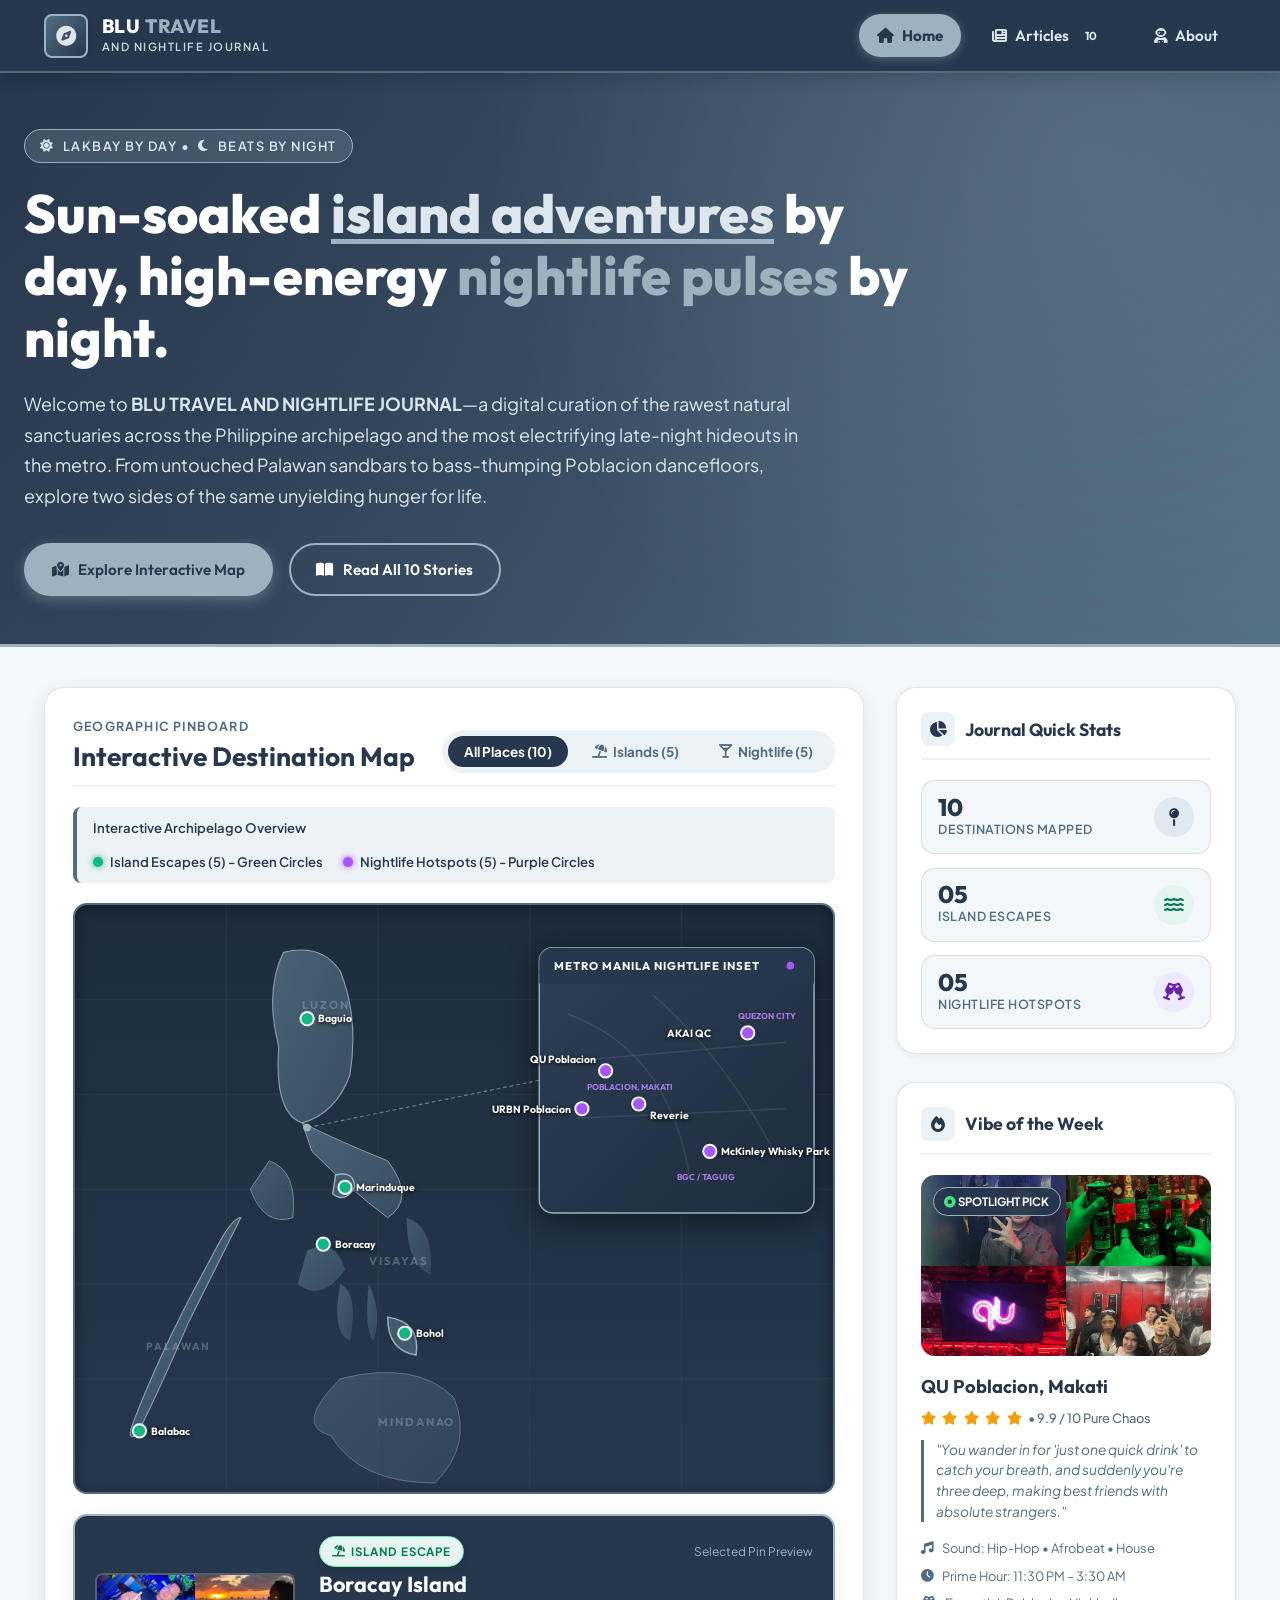
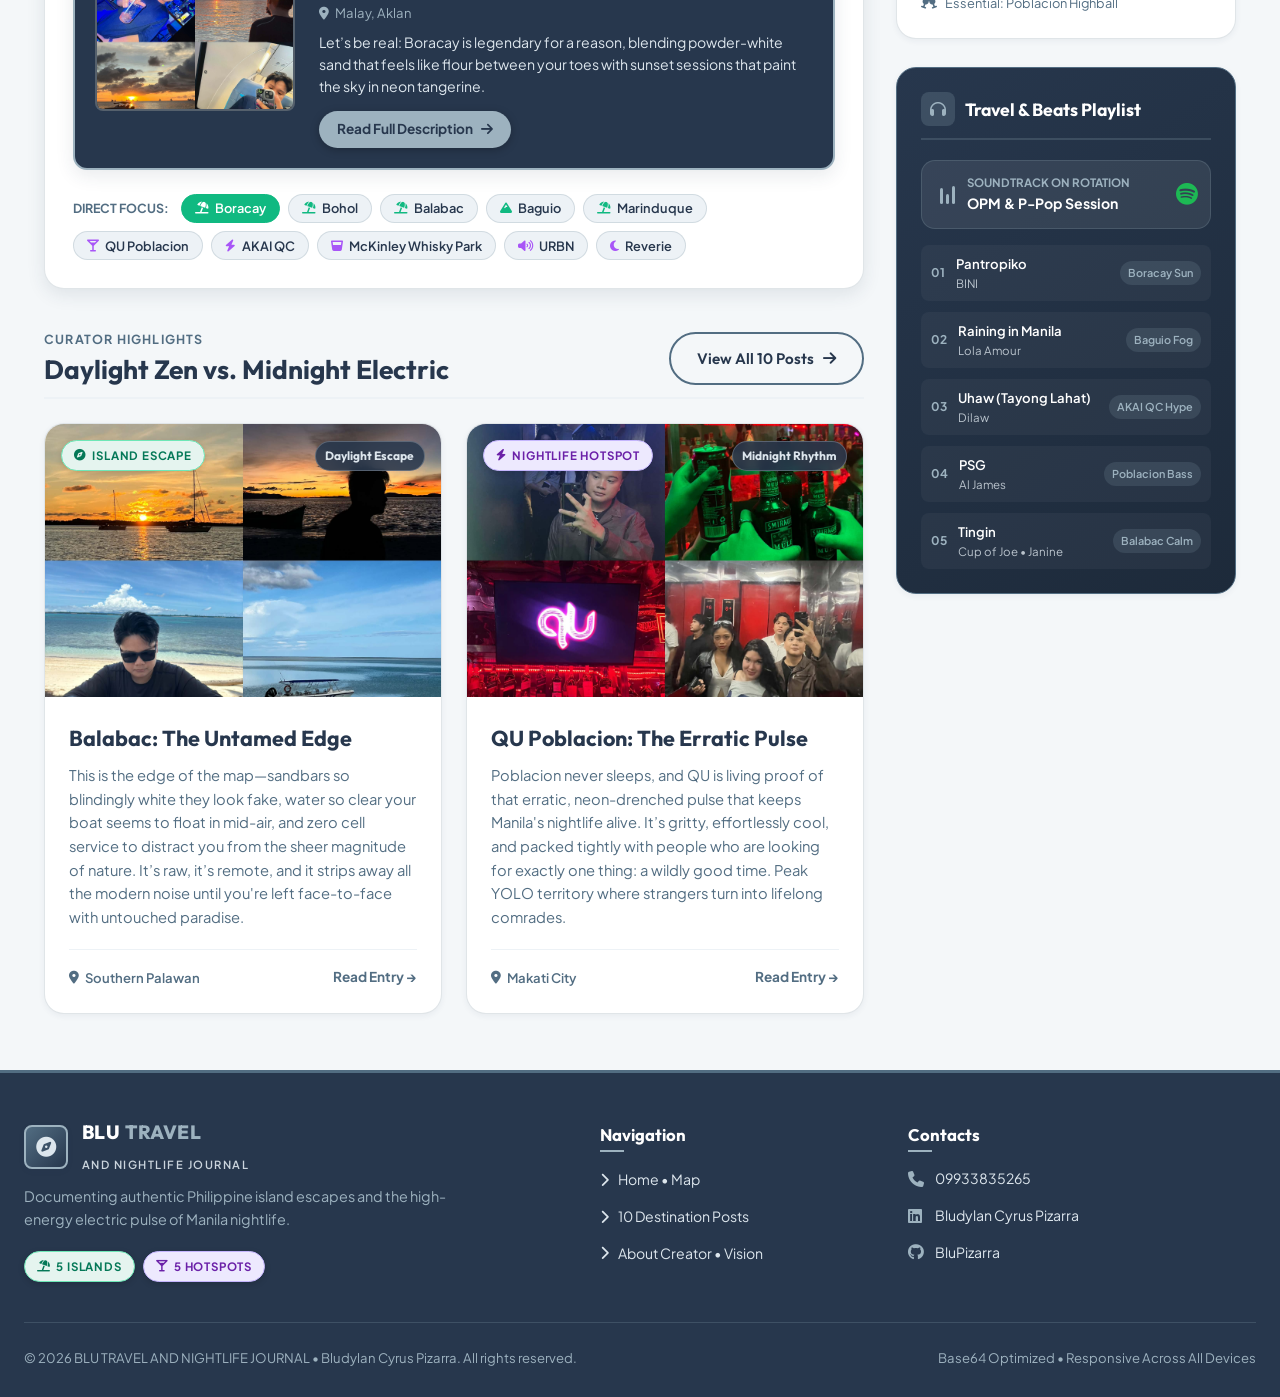
==== index.html @ 7eb3195b "feat: complete BLU Travel & Nightlife Journal with interactive map and responsive grid" ====
<!DOCTYPE html>
<html lang="en">
<head>
  <meta charset="UTF-8">
  <meta name="viewport" content="width=device-width, initial-scale=1.0">
  <title>BLU TRAVEL AND NIGHTLIFE JOURNAL | Home &amp; Map</title>
  
  <!-- Font Awesome 6 Icons -->
  <link rel="stylesheet" href="https://cdnjs.cloudflare.com/ajax/libs/font-awesome/6.4.0/css/all.min.css">
  
  <!-- Main Stylesheet -->
  <link rel="stylesheet" href="style.css">
  <script src="images-data.js"></script>
</head>
<body>

  <header class="site-header">
    <div class="nav-container">
      <a href="index.html" class="brand-logo" aria-label="BLU TRAVEL AND NIGHTLIFE JOURNAL Home">
        <div class="brand-icon-box">
          <i class="fa-solid fa-compass"></i>
        </div>
        <div class="brand-text-group">
          <span class="brand-title">BLU <span>TRAVEL</span></span>
          <span class="brand-subtitle">AND NIGHTLIFE JOURNAL</span>
        </div>
      </a>

      <!-- Accessible Mobile Checkbox Hamburger Toggle -->
      <input type="checkbox" id="nav-toggle" class="menu-toggle-input" aria-label="Toggle Navigation">
      <label for="nav-toggle" class="hamburger-btn" aria-label="Menu">
        <span></span>
        <span></span>
        <span></span>
      </label>

      <!-- Navigation Links -->
      <nav class="nav-menu">
        <a href="index.html" class="nav-link active">
          <i class="fa-solid fa-house"></i> Home
        </a>
        <a href="articles.html" class="nav-link">
          <i class="fa-solid fa-newspaper"></i> Articles
          <span class="nav-tag-badge">10</span>
        </a>
        <a href="about.html" class="nav-link">
          <i class="fa-solid fa-user-astronaut"></i> About
        </a>
      </nav>
    </div>
  </header>

  <!-- HERO BANNER -->
  <section class="hero-section">
    <div class="hero-content">
      <div class="hero-pill-badge">
        <i class="fa-solid fa-sun"></i> Lakbay by Day &bull; <i class="fa-solid fa-moon"></i> Beats by Night
      </div>
      <h1 class="hero-title">
        Sun-soaked <span class="highlight-day">island adventures</span> by day, high-energy <span class="highlight-night">nightlife pulses</span> by night.
      </h1>
      <p class="hero-description">
        Welcome to <strong>BLU TRAVEL AND NIGHTLIFE JOURNAL</strong>—a digital curation of the rawest natural sanctuaries across the Philippine archipelago and the most electrifying late-night hideouts in the metro. From untouched Palawan sandbars to bass-thumping Poblacion dancefloors, explore two sides of the same unyielding hunger for life.
      </p>
      <div class="hero-actions">
        <a href="#interactive-map" class="btn btn-primary">
          <i class="fa-solid fa-map-location-dot"></i> Explore Interactive Map
        </a>
        <a href="articles.html" class="btn btn-outline">
          <i class="fa-solid fa-book-open"></i> Read All 10 Stories
        </a>
      </div>
    </div>
  </section>

  <!-- MAIN WRAPPER -->
  <div class="main-wrapper">
    <div class="page-grid-layout">

      <!-- MAIN FEED -->
      <main class="main-content-flow">

        <!-- INTERACTIVE MAP SECTION -->
        <section class="map-section-card" id="interactive-map">
          <div class="section-header-block">
            <div>
              <span class="section-tagline">Geographic Pinboard</span>
              <h2 class="section-main-title">Interactive Destination Map</h2>
            </div>
            <!-- Filter Controls -->
            <div class="map-filter-nav" role="tablist">
              <button class="map-filter-btn active" data-filter="all">All Places (10)</button>
              <button class="map-filter-btn" data-filter="island"><i class="fa-solid fa-umbrella-beach"></i> Islands (5)</button>
              <button class="map-filter-btn" data-filter="nightlife"><i class="fa-solid fa-martini-glass"></i> Nightlife (5)</button>
            </div>
          </div>

          <!-- Dynamic Legend Indicator Bar -->
          <div class="map-legend-bar" id="mapLegendBar">
            <span id="legendTitleText">Interactive Archipelago Overview</span>
            <div class="legend-items-group" id="legendItemsGroup">
              <span class="legend-item" id="legendIslandItem">
                <span class="legend-dot island-dot"></span> Island Escapes (5) - Green Circles
              </span>
              <span class="legend-item" id="legendNightlifeItem">
                <span class="legend-dot nightlife-dot"></span> Nightlife Hotspots (5) - Purple Circles
              </span>
            </div>
          </div>

          <!-- Interactive Map Viewport (Unobstructed full map) -->
          <div class="map-interactive-container" id="mapCanvas">
            <svg class="map-canvas-svg" viewBox="0 0 800 620" preserveAspectRatio="xMidYMid meet" xmlns="http://www.w3.org/2000/svg">
              <defs>
                <linearGradient id="islandGrad" x1="0%" y1="0%" x2="100%" y2="100%">
                  <stop offset="0%" stop-color="#526D82" />
                  <stop offset="100%" stop-color="#3d5366" />
                </linearGradient>
                <linearGradient id="manilaZoneGrad" x1="0%" y1="0%" x2="100%" y2="100%">
                  <stop offset="0%" stop-color="#2d3f56" />
                  <stop offset="100%" stop-color="#1e2c3e" />
                </linearGradient>
              </defs>

              <!-- Map Background Grid Lines -->
              <g stroke="rgba(157, 178, 191, 0.08)" stroke-width="1">
                <line x1="0" y1="100" x2="800" y2="100" />
                <line x1="0" y1="200" x2="800" y2="200" />
                <line x1="0" y1="300" x2="800" y2="300" />
                <line x1="0" y1="400" x2="800" y2="400" />
                <line x1="0" y1="500" x2="800" y2="500" />
                <line x1="160" y1="0" x2="160" y2="620" />
                <line x1="320" y1="0" x2="320" y2="620" />
                <line x1="480" y1="0" x2="480" y2="620" />
                <line x1="640" y1="0" x2="640" y2="620" />
              </g>

              <!-- Stylized Archipelago Landmass Silhouettes -->
              <path d="M 220 50 Q 260 40 280 70 Q 300 120 290 180 Q 275 220 240 230 Q 210 220 215 150 Q 200 90 220 50 Z" 
                    fill="url(#islandGrad)" stroke="var(--accent-seafoam)" stroke-width="1.2" opacity="0.85" />
              <path d="M 240 230 Q 280 250 330 270 Q 360 310 330 330 Q 290 300 250 260 Z" 
                    fill="url(#islandGrad)" stroke="var(--accent-seafoam)" stroke-width="1" opacity="0.85" />
              <path d="M 275 285 Q 295 280 295 298 Q 285 315 272 305 Z" 
                    fill="#435b6f" stroke="var(--accent-seafoam)" stroke-width="1.5" />
              <path d="M 205 270 Q 235 280 230 330 Q 200 340 185 300 Z" 
                    fill="url(#islandGrad)" stroke="var(--accent-seafoam)" stroke-width="1" opacity="0.7" />
              <path d="M 175 330 Q 150 380 120 440 Q 90 510 65 560 Q 55 565 60 550 Q 90 470 145 370 Q 165 330 175 330 Z" 
                    fill="url(#islandGrad)" stroke="var(--accent-seafoam)" stroke-width="1.2" opacity="0.85" />
              <path d="M 245 365 Q 275 350 285 385 Q 260 420 235 400 Z" fill="url(#islandGrad)" opacity="0.75" />
              <path d="M 280 400 Q 300 410 290 460 Q 270 450 280 400 Z" fill="url(#islandGrad)" opacity="0.7" />
              <path d="M 310 400 Q 325 430 315 460 Q 305 450 310 400 Z" fill="url(#islandGrad)" opacity="0.7" />
              <path d="M 330 435 Q 365 440 360 475 Q 330 470 330 435 Z" fill="#435b6f" stroke="var(--accent-seafoam)" stroke-width="1.5" />
              <path d="M 350 330 Q 380 340 375 390 Q 350 380 350 330 Z" fill="url(#islandGrad)" opacity="0.65" />
              <path d="M 280 500 Q 360 480 400 520 Q 420 570 380 610 Q 300 610 270 560 Q 230 550 280 500 Z" 
                    fill="url(#islandGrad)" stroke="var(--accent-seafoam)" stroke-width="1" opacity="0.5" />

              <text x="240" y="110" fill="rgba(157, 178, 191, 0.4)" font-size="12" font-family="'Outfit', sans-serif" font-weight="700" letter-spacing="2">LUZON</text>
              <text x="310" y="380" fill="rgba(157, 178, 191, 0.4)" font-size="12" font-family="'Outfit', sans-serif" font-weight="700" letter-spacing="2">VISAYAS</text>
              <text x="320" y="550" fill="rgba(157, 178, 191, 0.4)" font-size="12" font-family="'Outfit', sans-serif" font-weight="700" letter-spacing="2">MINDANAO</text>
              <text x="75" y="470" fill="rgba(157, 178, 191, 0.4)" font-size="11" font-family="'Outfit', sans-serif" font-weight="700" letter-spacing="2">PALAWAN</text>

              <!-- METRO MANILA NIGHTLIFE INSET -->
              <g id="manilaInsetGroup" transform="translate(490, 45)">
                <rect x="0" y="0" width="290" height="280" rx="14" fill="url(#manilaZoneGrad)" 
                      stroke="var(--accent-seafoam)" stroke-width="1.5" filter="drop-shadow(0 6px 16px rgba(0,0,0,0.5))" />
                <rect x="0" y="0" width="290" height="38" rx="14" fill="var(--primary-dark)" />
                <rect x="0" y="24" width="290" height="14" fill="var(--primary-dark)" />
                <text x="16" y="24" fill="#ffffff" font-family="'Outfit', sans-serif" font-size="12" font-weight="700" letter-spacing="1">
                  METRO MANILA NIGHTLIFE INSET
                </text>
                <circle cx="265" cy="19" r="4" fill="#a855f7" />

                <!-- Callout connector line -->
                <path d="M 0 140 L -245 190" stroke="var(--accent-seafoam)" stroke-width="1.2" stroke-dasharray="4 3" opacity="0.6" />
                <circle cx="-245" cy="190" r="4" fill="var(--accent-seafoam)" />

                <g stroke="rgba(157, 178, 191, 0.15)" stroke-width="1.5">
                  <path d="M 30 70 Q 140 110 160 250" fill="none" />
                  <path d="M 120 50 Q 200 120 250 220" fill="none" />
                  <line x1="30" y1="120" x2="260" y2="100" />
                  <line x1="40" y1="180" x2="260" y2="170" />
                </g>

                <text x="210" y="75" fill="#c084fc" font-size="9" font-family="'Outfit', sans-serif" font-weight="700" opacity="0.85">QUEZON CITY</text>
                <text x="50" y="150" fill="#c084fc" font-size="9" font-family="'Outfit', sans-serif" font-weight="700" opacity="0.85">POBLACION, MAKATI</text>
                <text x="145" y="245" fill="#c084fc" font-size="9" font-family="'Outfit', sans-serif" font-weight="700" opacity="0.85">BGC / TAGUIG</text>
              </g>

              <!-- 10 PINS (Anchor coordinates never jump to upper left) -->
              <!-- 1. BAGUIO -->
              <g class="map-pin" id="pin-baguio" data-id="baguio" data-category="island"
                 data-title="Baguio City" data-location="Benguet, Northern Luzon"
                 data-quote="Baguio is an entire mood that hits you the instant that pine-scented breeze greets your face and forces you to reach for your jacket."
                 data-link="articles.html?place=baguio#baguio"
                 transform="translate(245, 120)">
                <circle class="pin-radar" cx="0" cy="0" r="6" fill="#10b981" />
                <circle class="pin-core" cx="0" cy="0" r="7" fill="#10b981" stroke="#ffffff" stroke-width="2" />
                <text x="12" y="4" fill="#ffffff" font-family="'Outfit', sans-serif" font-size="11" font-weight="700" filter="drop-shadow(0 1px 2px #000)">Baguio</text>
              </g>

              <!-- 2. MARINDUQUE -->
              <g class="map-pin" id="pin-marinduque" data-id="marinduque" data-category="island"
                 data-title="Marinduque" data-location="MIMAROPA Region"
                 data-quote="Marinduque is where you trade the fast lane for pure, heartbeat-of-the-culture local magic that feels entirely removed from corporate grind."
                 data-link="articles.html?place=marinduque#marinduque"
                 transform="translate(285, 298)">
                <circle class="pin-radar" cx="0" cy="0" r="6" fill="#10b981" />
                <circle class="pin-core" cx="0" cy="0" r="7" fill="#10b981" stroke="#ffffff" stroke-width="2" />
                <text x="12" y="4" fill="#ffffff" font-family="'Outfit', sans-serif" font-size="11" font-weight="700" filter="drop-shadow(0 1px 2px #000)">Marinduque</text>
              </g>

              <!-- 3. BORACAY -->
              <g class="map-pin" id="pin-boracay" data-id="boracay" data-category="island"
                 data-title="Boracay Island" data-location="Malay, Aklan"
                 data-quote="Boracay is legendary for a reason, blending powder-white sand with sunset sessions that paint the sky in neon tangerine."
                 data-link="articles.html?place=boracay#boracay"
                 transform="translate(262, 358)">
                <circle class="pin-radar" cx="0" cy="0" r="6" fill="#10b981" />
                <circle class="pin-core" cx="0" cy="0" r="7" fill="#10b981" stroke="#ffffff" stroke-width="2" />
                <text x="12" y="4" fill="#ffffff" font-family="'Outfit', sans-serif" font-size="11" font-weight="700" filter="drop-shadow(0 1px 2px #000)">Boracay</text>
              </g>

              <!-- 4. BOHOL -->
              <g class="map-pin" id="pin-bohol" data-id="bohol" data-category="island"
                 data-title="Bohol" data-location="Central Visayas"
                 data-quote="Bohol isn't just about staring at symmetrical hills or locking eyes with a tarsier; it's that effortless switch from river cruising to adrenaline adventures."
                 data-link="articles.html?place=bohol#bohol"
                 transform="translate(348, 452)">
                <circle class="pin-radar" cx="0" cy="0" r="6" fill="#10b981" />
                <circle class="pin-core" cx="0" cy="0" r="7" fill="#10b981" stroke="#ffffff" stroke-width="2" />
                <text x="12" y="4" fill="#ffffff" font-family="'Outfit', sans-serif" font-size="11" font-weight="700" filter="drop-shadow(0 1px 2px #000)">Bohol</text>
              </g>

              <!-- 5. BALABAC -->
              <g class="map-pin" id="pin-balabac" data-id="balabac" data-category="island"
                 data-title="Balabac Islands" data-location="Southern Palawan"
                 data-quote="Balabac is the wild, untamed secret—sandbars so blindingly white they look fake, water so clear your boat seems to float in mid-air."
                 data-link="articles.html?place=balabac#balabac"
                 transform="translate(68, 555)">
                <circle class="pin-radar" cx="0" cy="0" r="6" fill="#10b981" />
                <circle class="pin-core" cx="0" cy="0" r="7" fill="#10b981" stroke="#ffffff" stroke-width="2" />
                <text x="12" y="4" fill="#ffffff" font-family="'Outfit', sans-serif" font-size="11" font-weight="700" filter="drop-shadow(0 1px 2px #000)">Balabac</text>
              </g>

              <!-- 6. AKAI -->
              <g class="map-pin" id="pin-akai" data-id="akai" data-category="nightlife"
                 data-title="AKAI Katipunan" data-location="Katipunan Ave, Quezon City"
                 data-quote="Right in the middle of the student strip, AKAI is where youthful energy, unbridled hype, and late-night spontaneity violently collide."
                 data-link="articles.html?place=akai#akai"
                 transform="translate(710, 135)">
                <circle class="pin-radar" cx="0" cy="0" r="6" fill="#c084fc" />
                <circle class="pin-core" cx="0" cy="0" r="7" fill="#a855f7" stroke="#ffffff" stroke-width="2" />
                <text x="-85" y="4" fill="#ffffff" font-family="'Outfit', sans-serif" font-size="11" font-weight="700" filter="drop-shadow(0 1px 2px #000)">AKAI QC</text>
              </g>

              <!-- 7. MCKINLEY WHISKY PARK -->
              <g class="map-pin" id="pin-mckinley" data-id="mckinley" data-category="nightlife"
                 data-title="McKinley Whisky Park" data-location="McKinley Hill, Taguig City"
                 data-quote="Classy with a rebellious edge, McKinley Whisky Park is where you go when you want to feel sophisticated while still intending to make questionable life choices."
                 data-link="articles.html?place=mckinley#mckinley"
                 transform="translate(670, 260)">
                <circle class="pin-radar" cx="0" cy="0" r="6" fill="#c084fc" />
                <circle class="pin-core" cx="0" cy="0" r="7" fill="#a855f7" stroke="#ffffff" stroke-width="2" />
                <text x="12" y="4" fill="#ffffff" font-family="'Outfit', sans-serif" font-size="11" font-weight="700" filter="drop-shadow(0 1px 2px #000)">McKinley Whisky Park</text>
              </g>

              <!-- 8. QU POBLACION -->
              <g class="map-pin" id="pin-qu" data-id="qu" data-category="nightlife"
                 data-title="QU Poblacion" data-location="Poblacion, Makati City"
                 data-quote="Poblacion never sleeps, and QU is living proof of that erratic, neon-drenched pulse that keeps Manila's nightlife alive."
                 data-link="articles.html?place=qu#qu"
                 transform="translate(560, 175)">
                <circle class="pin-radar" cx="0" cy="0" r="6" fill="#c084fc" />
                <circle class="pin-core" cx="0" cy="0" r="7" fill="#a855f7" stroke="#ffffff" stroke-width="2" />
                <text x="-80" y="-8" fill="#ffffff" font-family="'Outfit', sans-serif" font-size="11" font-weight="700" filter="drop-shadow(0 1px 2px #000)">QU Poblacion</text>
              </g>

              <!-- 9. URBN POBLACION -->
              <g class="map-pin" id="pin-urbn" data-id="urbn" data-category="nightlife"
                 data-title="URBN Poblacion" data-location="Poblacion, Makati City"
                 data-quote="URBN is where the city’s nocturnal creatures gather to turn up the volume and leave their inhibitions at the door."
                 data-link="articles.html?place=urbn#urbn"
                 transform="translate(535, 215)">
                <circle class="pin-radar" cx="0" cy="0" r="6" fill="#c084fc" />
                <circle class="pin-core" cx="0" cy="0" r="7" fill="#a855f7" stroke="#ffffff" stroke-width="2" />
                <text x="-95" y="4" fill="#ffffff" font-family="'Outfit', sans-serif" font-size="11" font-weight="700" filter="drop-shadow(0 1px 2px #000)">URBN Poblacion</text>
              </g>

              <!-- 10. REVERIE POBLACION -->
              <g class="map-pin" id="pin-reverie" data-id="reverie" data-category="nightlife"
                 data-title="Reverie Poblacion" data-location="Poblacion, Makati City"
                 data-quote="Reverie is that dreamy, hypnotic exhale in the middle of Poblacion’s otherwise frantic and chaotic nightlife scene."
                 data-link="articles.html?place=reverie#reverie"
                 transform="translate(595, 210)">
                <circle class="pin-radar" cx="0" cy="0" r="6" fill="#c084fc" />
                <circle class="pin-core" cx="0" cy="0" r="7" fill="#a855f7" stroke="#ffffff" stroke-width="2" />
                <text x="12" y="16" fill="#ffffff" font-family="'Outfit', sans-serif" font-size="11" font-weight="700" filter="drop-shadow(0 1px 2px #000)">Reverie</text>
              </g>
            </svg>
          </div>

          <!-- SHOWCASE PREVIEW PANEL (Below the map, keeping map 100% visible) -->
          <div class="map-preview-panel" id="mapPreviewCard">
            <div class="preview-thumb-box">
              <img id="previewImage" src="[data-uri]" alt="Destination Preview">
            </div>
            <div class="preview-details">
              <div>
                <div class="preview-badge-row">
                  <span id="previewCategoryBadge" class="category-tag island">
                    <i class="fa-solid fa-umbrella-beach"></i> Island Escape
                  </span>
                  <span style="font-size: 0.75rem; color: var(--accent-seafoam);">Selected Pin Preview</span>
                </div>
                <h3 id="previewTitle" class="preview-title">Boracay Island</h3>
                <div id="previewLocation" class="preview-location-meta">
                  <i class="fa-solid fa-location-dot"></i> Malay, Aklan
                </div>
                <p id="previewSnippet" class="preview-snippet">
                  Let’s be real: Boracay is legendary for a reason, blending powder-white sand that feels like flour between your toes with sunset sessions that paint the sky in neon tangerine.
                </p>
              </div>
              <a id="previewLink" href="articles.html?place=boracay#boracay" class="preview-link-btn">
                Read Full Description <i class="fa-solid fa-arrow-right"></i>
              </a>
            </div>
          </div>

          <!-- Direct Focus Location Chips -->
          <div class="map-quick-selector" id="chipsContainer">
            <span class="selector-label">Direct Focus:</span>
            <button class="pin-chip island active" data-target="boracay"><i class="fa-solid fa-umbrella-beach"></i> Boracay</button>
            <button class="pin-chip island" data-target="bohol"><i class="fa-solid fa-umbrella-beach"></i> Bohol</button>
            <button class="pin-chip island" data-target="balabac"><i class="fa-solid fa-umbrella-beach"></i> Balabac</button>
            <button class="pin-chip island" data-target="baguio"><i class="fa-solid fa-mountain"></i> Baguio</button>
            <button class="pin-chip island" data-target="marinduque"><i class="fa-solid fa-umbrella-beach"></i> Marinduque</button>
            <button class="pin-chip nightlife" data-target="qu"><i class="fa-solid fa-martini-glass"></i> QU Poblacion</button>
            <button class="pin-chip nightlife" data-target="akai"><i class="fa-solid fa-bolt"></i> AKAI QC</button>
            <button class="pin-chip nightlife" data-target="mckinley"><i class="fa-solid fa-whiskey-glass"></i> McKinley Whisky Park</button>
            <button class="pin-chip nightlife" data-target="urbn"><i class="fa-solid fa-volume-high"></i> URBN</button>
            <button class="pin-chip nightlife" data-target="reverie"><i class="fa-solid fa-moon"></i> Reverie</button>
          </div>
        </section>

        <!-- FEATURED HIGHLIGHTS -->
        <section class="featured-section">
          <div class="section-header-block">
            <div>
              <span class="section-tagline">Curator Highlights</span>
              <h2 class="section-main-title">Daylight Zen vs. Midnight Electric</h2>
            </div>
            <a href="articles.html" class="btn btn-outline" style="color: var(--primary-dark); border-color: var(--secondary-slate);">
              View All 10 Posts <i class="fa-solid fa-arrow-right"></i>
            </a>
          </div>

          <div class="dual-cards-grid">
            <article class="dual-card">
              <div class="dual-card-media">
                <img src="[data-uri]" alt="Balabac Untamed Frontier">
                <div class="dual-card-overlay">
                  <span class="category-tag island">
                    <i class="fa-solid fa-compass"></i> Island Escape
                  </span>
                  <span class="dest-number-badge">Daylight Escape</span>
                </div>
              </div>
              <div class="dual-card-body">
                <h3 class="dual-card-title">Balabac: The Untamed Edge</h3>
                <p class="dual-card-text">
                  This is the edge of the map—sandbars so blindingly white they look fake, water so clear your boat seems to float in mid-air, and zero cell service to distract you from the sheer magnitude of nature. It’s raw, it’s remote, and it strips away all the modern noise until you're left face-to-face with untouched paradise.
                </p>
                <div class="dual-card-footer">
                  <span class="article-location-line" style="margin: 0;">
                    <i class="fa-solid fa-location-dot"></i> Southern Palawan
                  </span>
                  <a href="articles.html?place=balabac#balabac" class="btn-link" style="font-weight: 700; color: var(--secondary-slate); font-size: 0.85rem;">
                    Read Entry &rarr;
                  </a>
                </div>
              </div>
            </article>

            <article class="dual-card">
              <div class="dual-card-media">
                <img src="[data-uri]" alt="QU Poblacion Manila Nightlife">
                <div class="dual-card-overlay">
                  <span class="category-tag nightlife">
                    <i class="fa-solid fa-bolt"></i> Nightlife Hotspot
                  </span>
                  <span class="dest-number-badge">Midnight Rhythm</span>
                </div>
              </div>
              <div class="dual-card-body">
                <h3 class="dual-card-title">QU Poblacion: The Erratic Pulse</h3>
                <p class="dual-card-text">
                  Poblacion never sleeps, and QU is living proof of that erratic, neon-drenched pulse that keeps Manila's nightlife alive. It’s gritty, effortlessly cool, and packed tightly with people who are looking for exactly one thing: a wildly good time. Peak YOLO territory where strangers turn into lifelong comrades.
                </p>
                <div class="dual-card-footer">
                  <span class="article-location-line" style="margin: 0;">
                    <i class="fa-solid fa-location-dot"></i> Makati City
                  </span>
                  <a href="articles.html?place=qu#qu" class="btn-link" style="font-weight: 700; color: var(--secondary-slate); font-size: 0.85rem;">
                    Read Entry &rarr;
                  </a>
                </div>
              </div>
            </article>
          </div>
        </section>

      </main>

      <!-- SIDEBAR -->
      <aside class="sidebar-aside" aria-label="Quick Stats and Beats Sidebar">

        <!-- 1. Quick Stats -->
        <div class="widget-card">
          <div class="widget-header">
            <div class="widget-icon"><i class="fa-solid fa-chart-pie"></i></div>
            <h3 class="widget-title">Journal Quick Stats</h3>
          </div>
          <div class="stats-grid">
            <div class="stat-box all">
              <div class="stat-info">
                <span class="stat-count">10</span>
                <span class="stat-label">Destinations Mapped</span>
              </div>
              <div class="stat-icon-wrap"><i class="fa-solid fa-map-pin"></i></div>
            </div>
            <div class="stat-box island">
              <div class="stat-info">
                <span class="stat-count">05</span>
                <span class="stat-label">Island Escapes</span>
              </div>
              <div class="stat-icon-wrap"><i class="fa-solid fa-water"></i></div>
            </div>
            <div class="stat-box nightlife">
              <div class="stat-info">
                <span class="stat-count">05</span>
                <span class="stat-label">Nightlife Hotspots</span>
              </div>
              <div class="stat-icon-wrap"><i class="fa-solid fa-champagne-glasses"></i></div>
            </div>
          </div>
        </div>

        <!-- 2. Vibe of the Week -->
        <div class="widget-card">
          <div class="widget-header">
            <div class="widget-icon"><i class="fa-solid fa-fire"></i></div>
            <h3 class="widget-title">Vibe of the Week</h3>
          </div>
          <div class="vibe-spotlight-card">
            <img src="[data-uri]" alt="QU Poblacion Spotlight">
            <div class="vibe-badge-floating">
              <i class="fa-solid fa-circle-dot" style="color: #4ade80;"></i> Spotlight Pick
            </div>
          </div>
          <h4 class="vibe-spotlight-title">QU Poblacion, Makati</h4>
          <div class="vibe-rating-bar">
            <i class="fa-solid fa-star"></i><i class="fa-solid fa-star"></i><i class="fa-solid fa-star"></i><i class="fa-solid fa-star"></i><i class="fa-solid fa-star"></i>
            <span class="vibe-rating-text">&bull; 9.9 / 10 Pure Chaos</span>
          </div>
          <p class="vibe-quote">
            "You wander in for 'just one quick drink' to catch your breath, and suddenly you're three deep, making best friends with absolute strangers."
          </p>
          <div class="vibe-meta-list">
            <div class="vibe-meta-item"><i class="fa-solid fa-music"></i> Sound: Hip-Hop &bull; Afrobeat &bull; House</div>
            <div class="vibe-meta-item"><i class="fa-solid fa-clock"></i> Prime Hour: 11:30 PM &ndash; 3:30 AM</div>
            <div class="vibe-meta-item"><i class="fa-solid fa-champagne-glasses"></i> Essential: Poblacion Highball</div>
          </div>
        </div>

        <!-- 3. Playlist Widget -->
        <div class="widget-card playlist-widget-card">
          <div class="widget-header">
            <div class="widget-icon"><i class="fa-solid fa-headphones"></i></div>
            <h3 class="widget-title">Travel &amp; Beats Playlist</h3>
          </div>
          <div class="playlist-now-playing">
            <div class="equalizer-wave">
              <div class="equalizer-bar"></div><div class="equalizer-bar"></div><div class="equalizer-bar"></div><div class="equalizer-bar"></div>
            </div>
            <div style="flex: 1;">
              <div style="font-size: 0.72rem; color: var(--accent-seafoam); text-transform: uppercase; font-weight: 700;">Soundtrack on Rotation</div>
              <div style="font-size: 0.88rem; font-weight: 700; color: #ffffff;">OPM &amp; P-Pop Session</div>
            </div>
            <i class="fa-brands fa-spotify" style="font-size: 1.4rem; color: #1db954;"></i>
          </div>
          <div class="playlist-track-list">
            <div class="track-item">
              <div class="track-meta">
                <span class="track-index">01</span>
                <div class="track-name-group"><span class="track-title">Pantropiko</span><span class="track-artist">BINI</span></div>
              </div>
              <span class="track-vibe-tag">Boracay Sun</span>
            </div>
            <div class="track-item">
              <div class="track-meta">
                <span class="track-index">02</span>
                <div class="track-name-group"><span class="track-title">Raining in Manila</span><span class="track-artist">Lola Amour</span></div>
              </div>
              <span class="track-vibe-tag">Baguio Fog</span>
            </div>
            <div class="track-item">
              <div class="track-meta">
                <span class="track-index">03</span>
                <div class="track-name-group"><span class="track-title">Uhaw (Tayong Lahat)</span><span class="track-artist">Dilaw</span></div>
              </div>
              <span class="track-vibe-tag">AKAI QC Hype</span>
            </div>
            <div class="track-item">
              <div class="track-meta">
                <span class="track-index">04</span>
                <div class="track-name-group"><span class="track-title">PSG</span><span class="track-artist">Al James</span></div>
              </div>
              <span class="track-vibe-tag">Poblacion Bass</span>
            </div>
            <div class="track-item">
              <div class="track-meta">
                <span class="track-index">05</span>
                <div class="track-name-group"><span class="track-title">Tingin</span><span class="track-artist">Cup of Joe &bull; Janine</span></div>
              </div>
              <span class="track-vibe-tag">Balabac Calm</span>
            </div>
          </div>
        </div>

      </aside>

    </div>
  </div>

  <footer class="site-footer">
    <div class="footer-inner-grid">
      <div class="footer-col-brand">
        <div class="brand-logo" style="margin-bottom: 0.75rem;">
          <div class="brand-icon-box">
            <i class="fa-solid fa-compass"></i>
          </div>
          <div class="brand-text-group">
            <span class="brand-title">BLU <span>TRAVEL</span></span>
            <span class="brand-subtitle">AND NIGHTLIFE JOURNAL</span>
          </div>
        </div>
        <p class="footer-desc">
          Documenting authentic Philippine island escapes and the high-energy electric pulse of Manila nightlife.
        </p>
        <div class="footer-badges-row">
          <span class="category-tag island">
            <i class="fa-solid fa-umbrella-beach"></i> 5 Islands
          </span>
          <span class="category-tag nightlife">
            <i class="fa-solid fa-martini-glass"></i> 5 Hotspots
          </span>
        </div>
      </div>

      <div>
        <h4 class="footer-col-title">Navigation</h4>
        <ul class="footer-link-list">
          <li><a href="index.html"><i class="fa-solid fa-chevron-right"></i> Home &bull; Map</a></li>
          <li><a href="articles.html"><i class="fa-solid fa-chevron-right"></i> 10 Destination Posts</a></li>
          <li><a href="about.html"><i class="fa-solid fa-chevron-right"></i> About Creator &bull; Vision</a></li>
          
        </ul>
      </div>

      <div>
        <h4 class="footer-col-title">Contacts</h4>
        <ul class="footer-link-list">
          <li>
            <a href="tel:09933835265" class="footer-contact-item">
              <i class="fa-solid fa-phone"></i> 09933835265
            </a>
          </li>
          <li>
            <a href="https://www.linkedin.com/in/bludylan-cyrus-pizarra-a48434378/" target="_blank" rel="noopener noreferrer" class="footer-contact-item">
              <i class="fa-brands fa-linkedin"></i> Bludylan Cyrus Pizarra
            </a>
          </li>
          <li>
            <a href="https://github.com/BluPizarra" target="_blank" rel="noopener noreferrer" class="footer-contact-item">
              <i class="fa-brands fa-github"></i> BluPizarra
            </a>
          </li>
        </ul>
      </div>
    </div>

    <div class="footer-bottom-bar">
      <span>&copy; 2026 BLU TRAVEL AND NIGHTLIFE JOURNAL &bull; Bludylan Cyrus Pizarra. All rights reserved.</span>
      <span>Base64 Optimized &bull; Responsive Across All Devices</span>
    </div>
  </footer>

  <script>
    document.addEventListener('DOMContentLoaded', () => {
      const pins = document.querySelectorAll('.map-pin');
      const chips = document.querySelectorAll('.pin-chip');
      const filterBtns = document.querySelectorAll('.map-filter-btn');
      const previewCard = document.getElementById('mapPreviewCard');
      const previewImg = document.getElementById('previewImage');
      const previewCat = document.getElementById('previewCategoryBadge');
      const previewTitle = document.getElementById('previewTitle');
      const previewLoc = document.getElementById('previewLocation');
      const previewSnippet = document.getElementById('previewSnippet');
      const previewLink = document.getElementById('previewLink');
      
      const mapLegendBar = document.getElementById('mapLegendBar');
      const legendTitleText = document.getElementById('legendTitleText');
      const legendIslandItem = document.getElementById('legendIslandItem');
      const legendNightlifeItem = document.getElementById('legendNightlifeItem');
      const manilaInset = document.getElementById('manilaInsetGroup');

      const imageMap = (typeof IMAGES_BASE64 !== 'undefined') ? IMAGES_BASE64 : {};

      function getPlaceImage(id) {
        const key = id + '.jpg';
        return imageMap[key] || ('webprog/' + key);
      }

      function showDestination(pinElement) {
        if (!pinElement) return;

        pins.forEach(p => p.classList.remove('active'));
        chips.forEach(c => c.classList.remove('active'));

        pinElement.classList.add('active');

        const destId = pinElement.dataset.id;
        const matchingChip = document.querySelector('.pin-chip[data-target="' + destId + '"]');
        if (matchingChip) matchingChip.classList.add('active');

        const isIsland = pinElement.dataset.category === 'island';
        
        previewImg.src = getPlaceImage(destId);
        previewImg.alt = pinElement.dataset.title;
        previewTitle.textContent = pinElement.dataset.title;
        previewLoc.innerHTML = '<i class="fa-solid fa-location-dot"></i> ' + pinElement.dataset.location;
        previewSnippet.textContent = pinElement.dataset.quote;
        previewLink.href = 'articles.html?place=' + destId + '#' + destId;

        if (isIsland) {
          previewCat.className = 'category-tag island';
          previewCat.innerHTML = '<i class="fa-solid fa-umbrella-beach"></i> Island Escape';
        } else {
          previewCat.className = 'category-tag nightlife';
          previewCat.innerHTML = '<i class="fa-solid fa-martini-glass"></i> Nightlife Hotspot';
        }
      }

      pins.forEach(pin => {
        pin.addEventListener('mouseenter', () => showDestination(pin));
        pin.addEventListener('click', (e) => {
          e.stopPropagation();
          showDestination(pin);
        });
      });

      chips.forEach(chip => {
        chip.addEventListener('click', () => {
          const targetId = chip.dataset.target;
          const targetPin = document.getElementById('pin-' + targetId);
          if (targetPin) showDestination(targetPin);
        });
      });

      filterBtns.forEach(btn => {
        btn.addEventListener('click', () => {
          filterBtns.forEach(b => b.classList.remove('active'));
          btn.classList.add('active');

          const filter = btn.dataset.filter;

          if (filter === 'island') {
            mapLegendBar.className = 'map-legend-bar island-mode';
            legendTitleText.innerHTML = '<i class="fa-solid fa-umbrella-beach" style="color: #10b981;"></i> Filtered to Island Escapes (5 Destinations)';
            legendIslandItem.style.display = 'inline-flex';
            legendNightlifeItem.style.display = 'none';
            if (manilaInset) manilaInset.style.opacity = '0.35';
          } else if (filter === 'nightlife') {
            mapLegendBar.className = 'map-legend-bar nightlife-mode';
            legendTitleText.innerHTML = '<i class="fa-solid fa-martini-glass" style="color: #a855f7;"></i> Filtered to Nightlife Hotspots (5 Destinations)';
            legendIslandItem.style.display = 'none';
            legendNightlifeItem.style.display = 'inline-flex';
            if (manilaInset) manilaInset.style.opacity = '1';
          } else {
            mapLegendBar.className = 'map-legend-bar';
            legendTitleText.textContent = 'Interactive Archipelago Overview';
            legendIslandItem.style.display = 'inline-flex';
            legendNightlifeItem.style.display = 'inline-flex';
            if (manilaInset) manilaInset.style.opacity = '1';
          }

          pins.forEach(pin => {
            if (filter === 'all' || pin.dataset.category === filter) {
              pin.style.display = 'block';
            } else {
              pin.style.display = 'none';
            }
          });

          chips.forEach(chip => {
            if (filter === 'all') {
              chip.style.display = 'inline-flex';
            } else if (chip.classList.contains(filter)) {
              chip.style.display = 'inline-flex';
            } else {
              chip.style.display = 'none';
            }
          });

          const firstVisible = Array.from(pins).find(p => p.style.display !== 'none');
          if (firstVisible) showDestination(firstVisible);
        });
      });
    });
  </script>
</body>
</html>
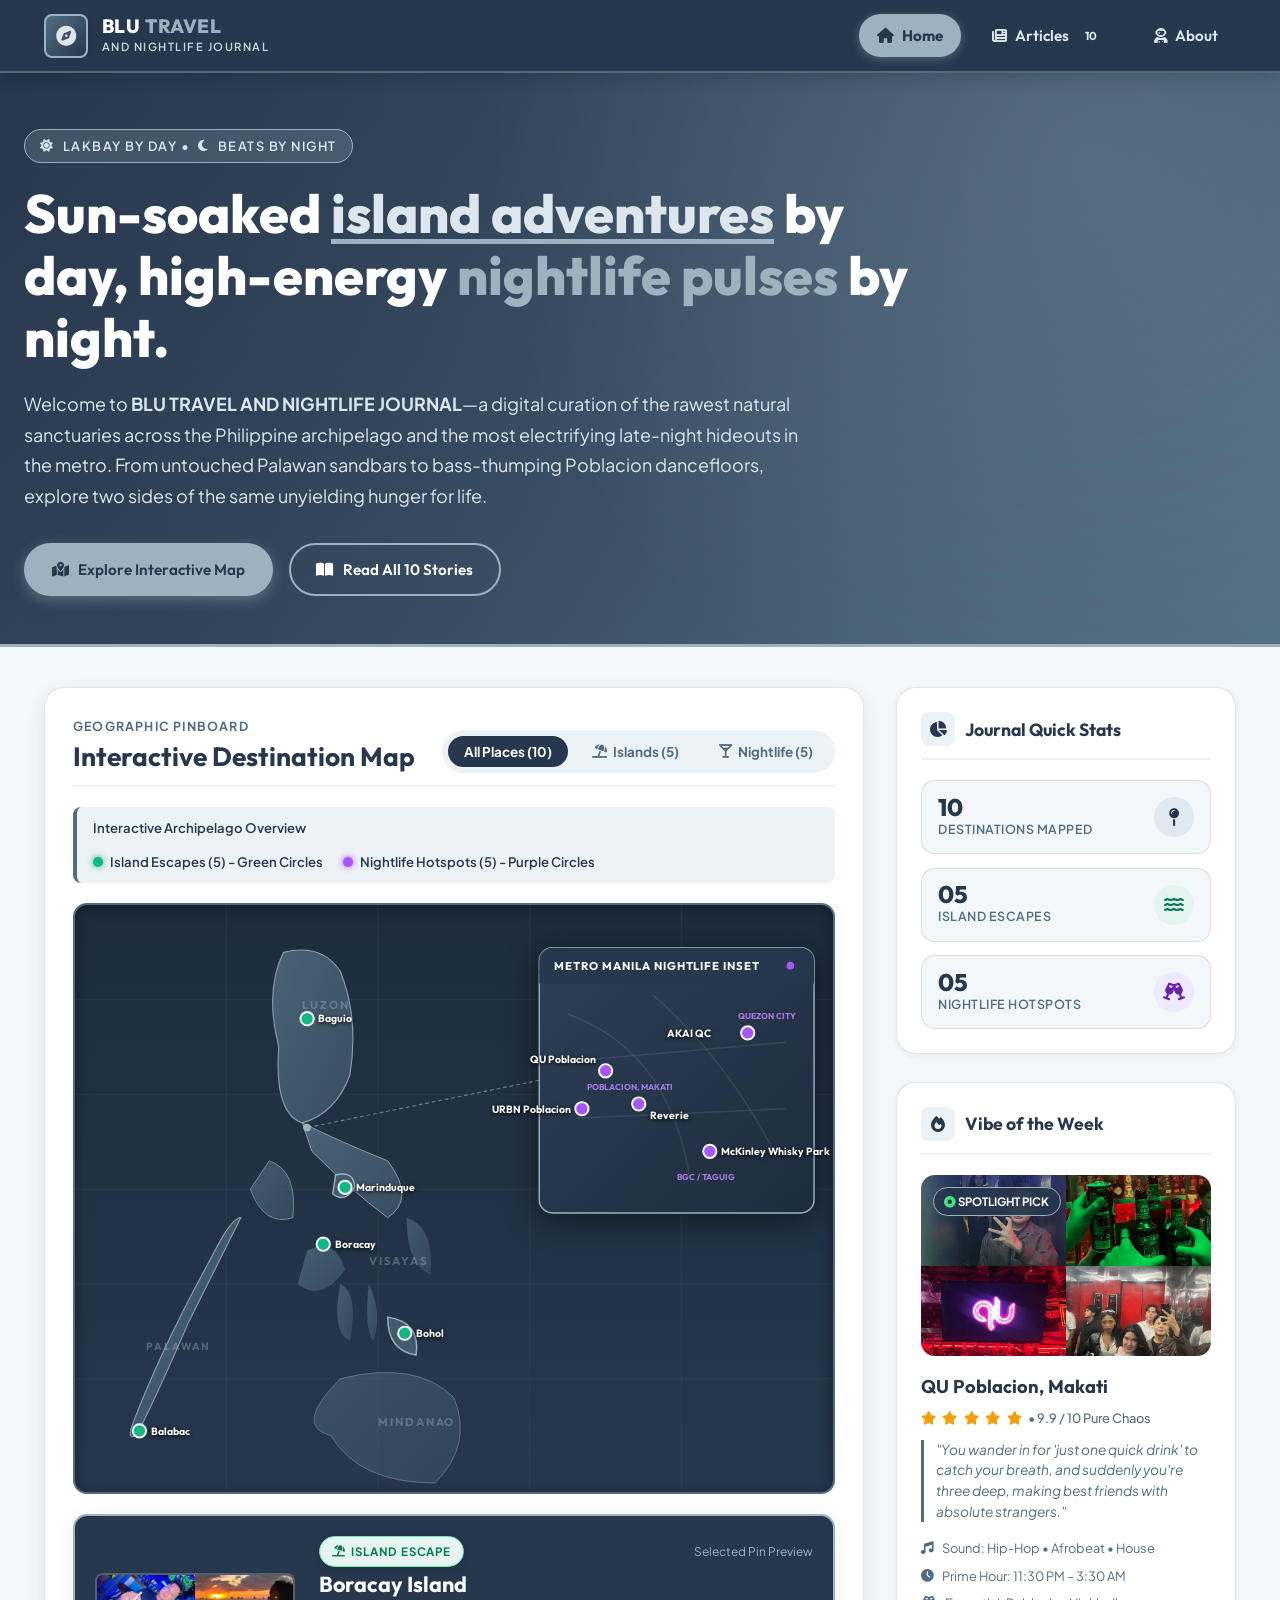
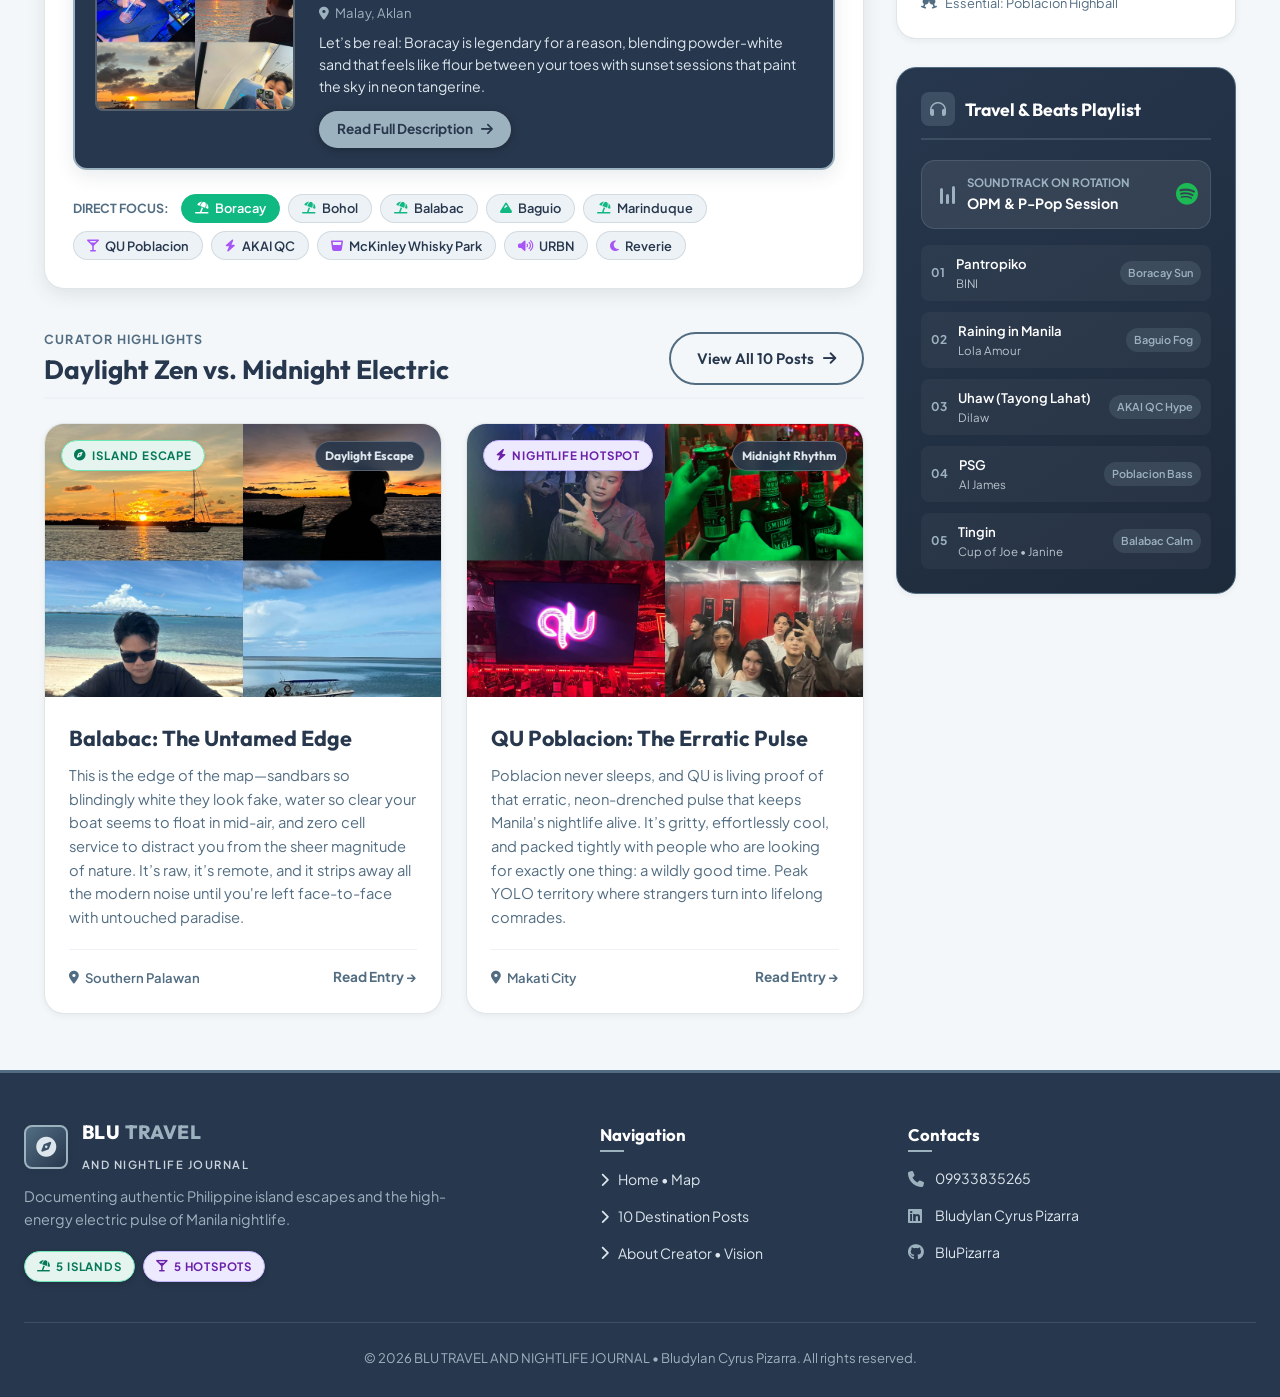
==== commit 897ea921: "fix: remove technical descriptor line from footer and center copyright notice" ====
--- a/index.html
+++ b/index.html
@@ -591,7 +591,6 @@
 
     <div class="footer-bottom-bar">
       <span>&copy; 2026 BLU TRAVEL AND NIGHTLIFE JOURNAL &bull; Bludylan Cyrus Pizarra. All rights reserved.</span>
-      <span>Base64 Optimized &bull; Responsive Across All Devices</span>
     </div>
   </footer>
 
--- a/style.css
+++ b/style.css
@@ -1862,8 +1862,9 @@
   max-width: 1240px;
   margin: 1.5rem auto 0;
   display: flex;
-  justify-content: space-between;
-  align-items: center;
+  justify-content: center;
+  align-items: center;
+  text-align: center;
   flex-wrap: wrap;
   gap: 1rem;
   font-size: 0.82rem;
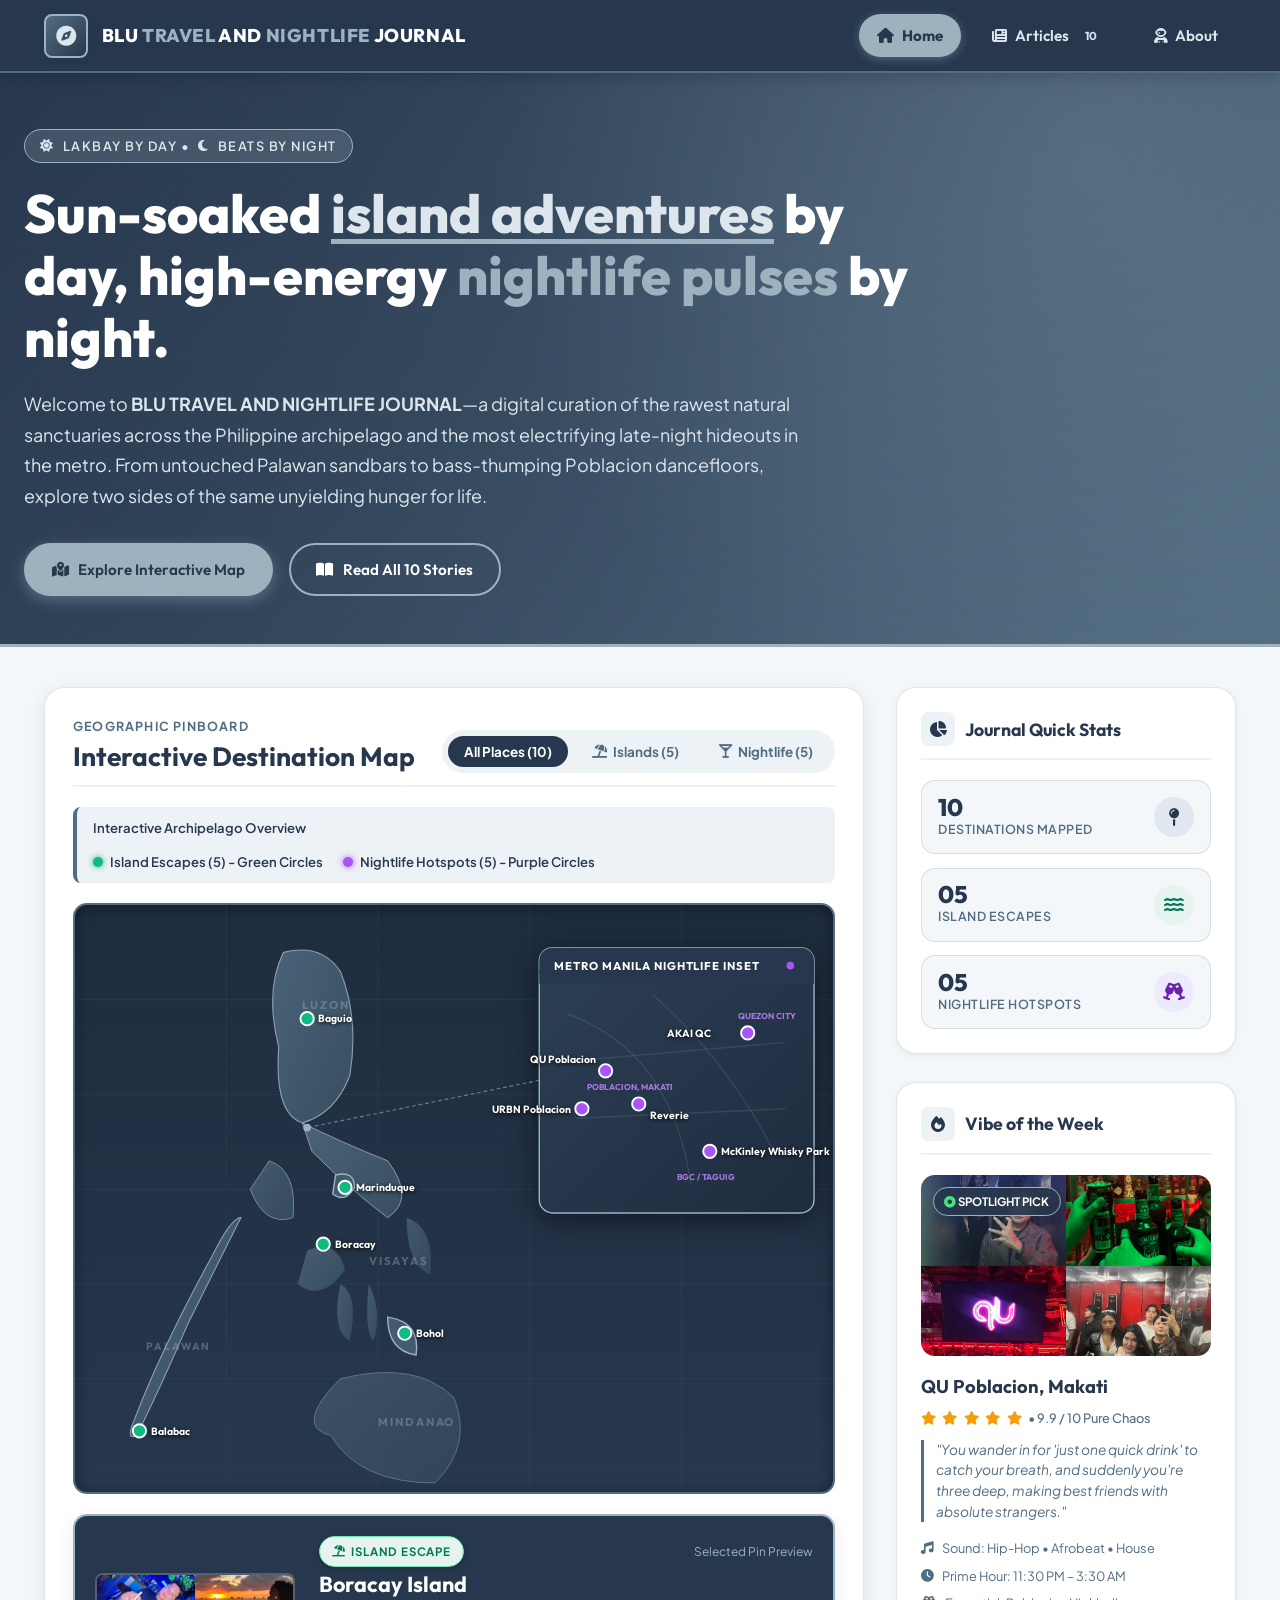
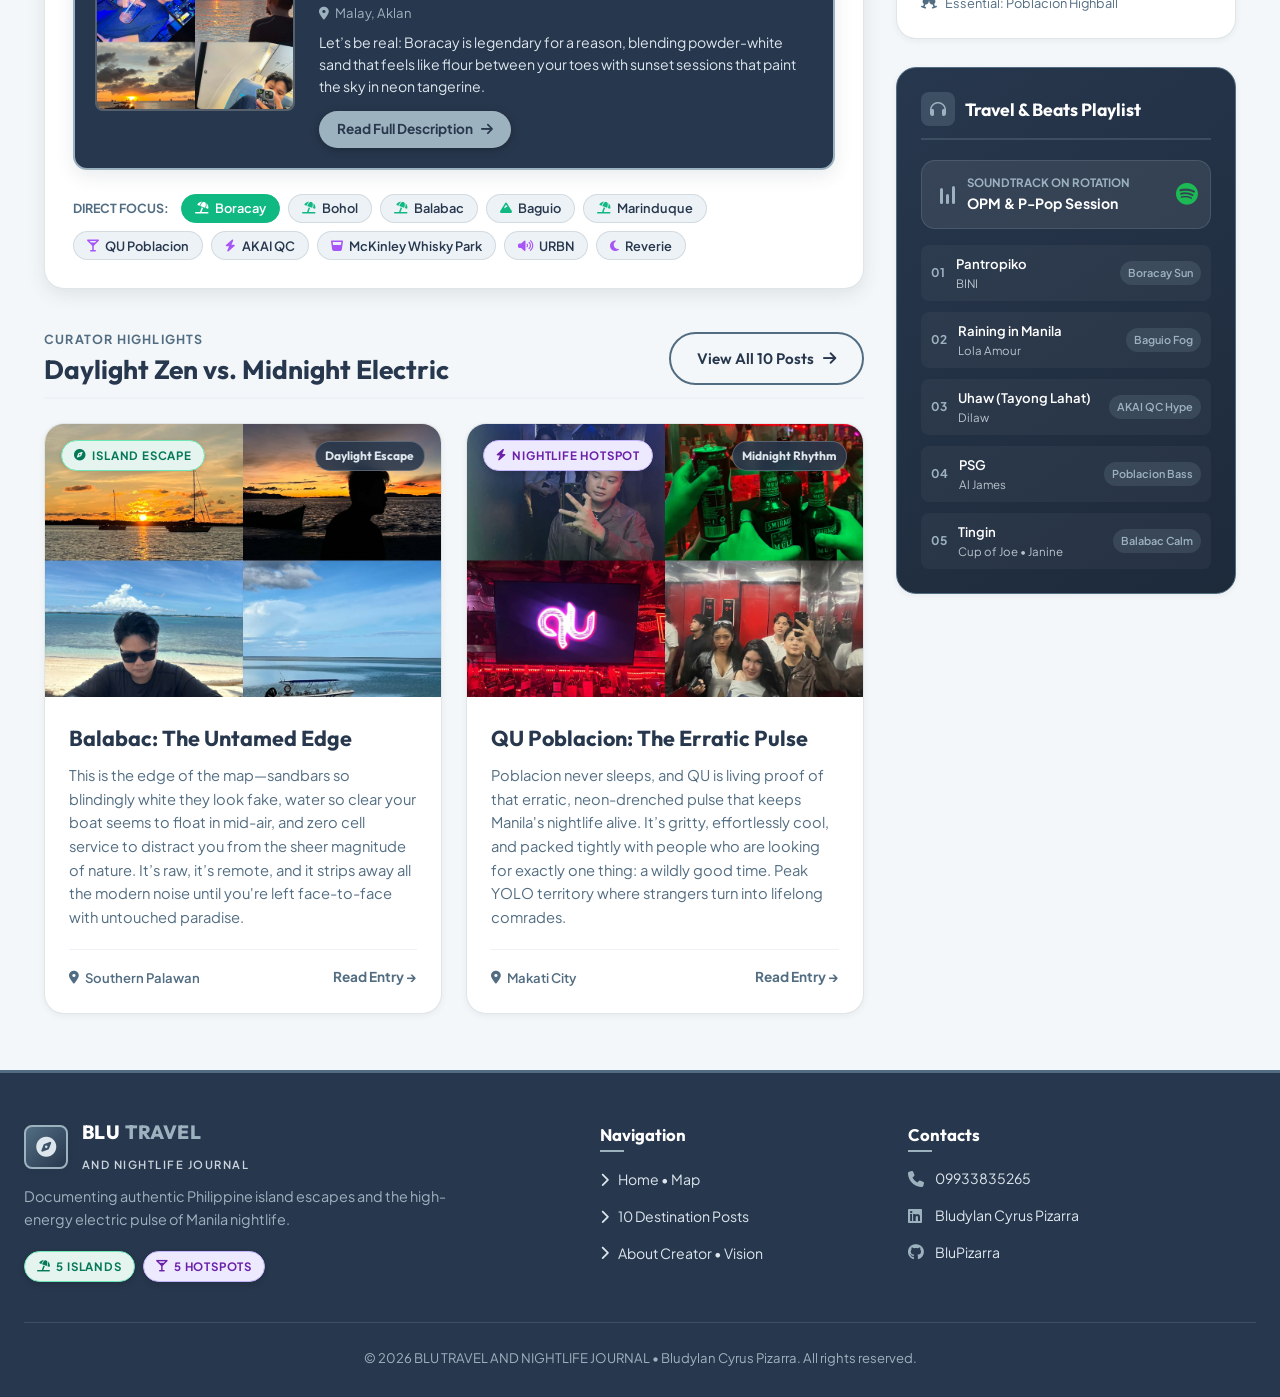
==== commit 02c535d7: "style: format header brand name into a one-liner across all pages with responsive scaling" ====
--- a/index.html
+++ b/index.html
@@ -21,8 +21,7 @@
           <i class="fa-solid fa-compass"></i>
         </div>
         <div class="brand-text-group">
-          <span class="brand-title">BLU <span>TRAVEL</span></span>
-          <span class="brand-subtitle">AND NIGHTLIFE JOURNAL</span>
+          <span class="brand-title">BLU <span>TRAVEL</span> AND <span>NIGHTLIFE</span> JOURNAL</span>
         </div>
       </a>
 
--- a/style.css
+++ b/style.css
@@ -171,6 +171,15 @@
   color: var(--accent-seafoam);
 }
 
+.site-header .brand-logo {
+  flex-shrink: 0;
+}
+
+.site-header .brand-title {
+  white-space: nowrap;
+  font-size: 1.15rem;
+}
+
 .brand-subtitle {
   font-size: 0.70rem;
   font-weight: 600;
@@ -1875,6 +1884,10 @@
    MOBILE RESPONSIVENESS & MEDIA QUERIES
    ========================================================================== */
 @media (max-width: 992px) {
+  .site-header .brand-title {
+    font-size: 1.05rem;
+  }
+
   .about-creator-hero {
     flex-direction: column;
     text-align: center;
@@ -1894,6 +1907,11 @@
 }
 
 @media (max-width: 768px) {
+  .site-header .brand-title {
+    font-size: 0.95rem;
+    letter-spacing: 0.3px;
+  }
+
   .page-grid-layout {
     grid-template-columns: 1fr !important;
     gap: 2rem;
@@ -1992,3 +2010,31 @@
     text-align: center;
   }
 }
+
+@media (max-width: 480px) {
+  .site-header .nav-container {
+    padding: 0.75rem 0.85rem;
+  }
+
+  .site-header .brand-logo {
+    gap: 0.55rem;
+  }
+
+  .site-header .brand-icon-box {
+    width: 36px;
+    height: 36px;
+    font-size: 1rem;
+  }
+
+  .site-header .brand-title {
+    font-size: 0.78rem;
+    letter-spacing: 0.2px;
+  }
+}
+
+@media (max-width: 360px) {
+  .site-header .brand-title {
+    font-size: 0.68rem;
+    letter-spacing: 0;
+  }
+}
